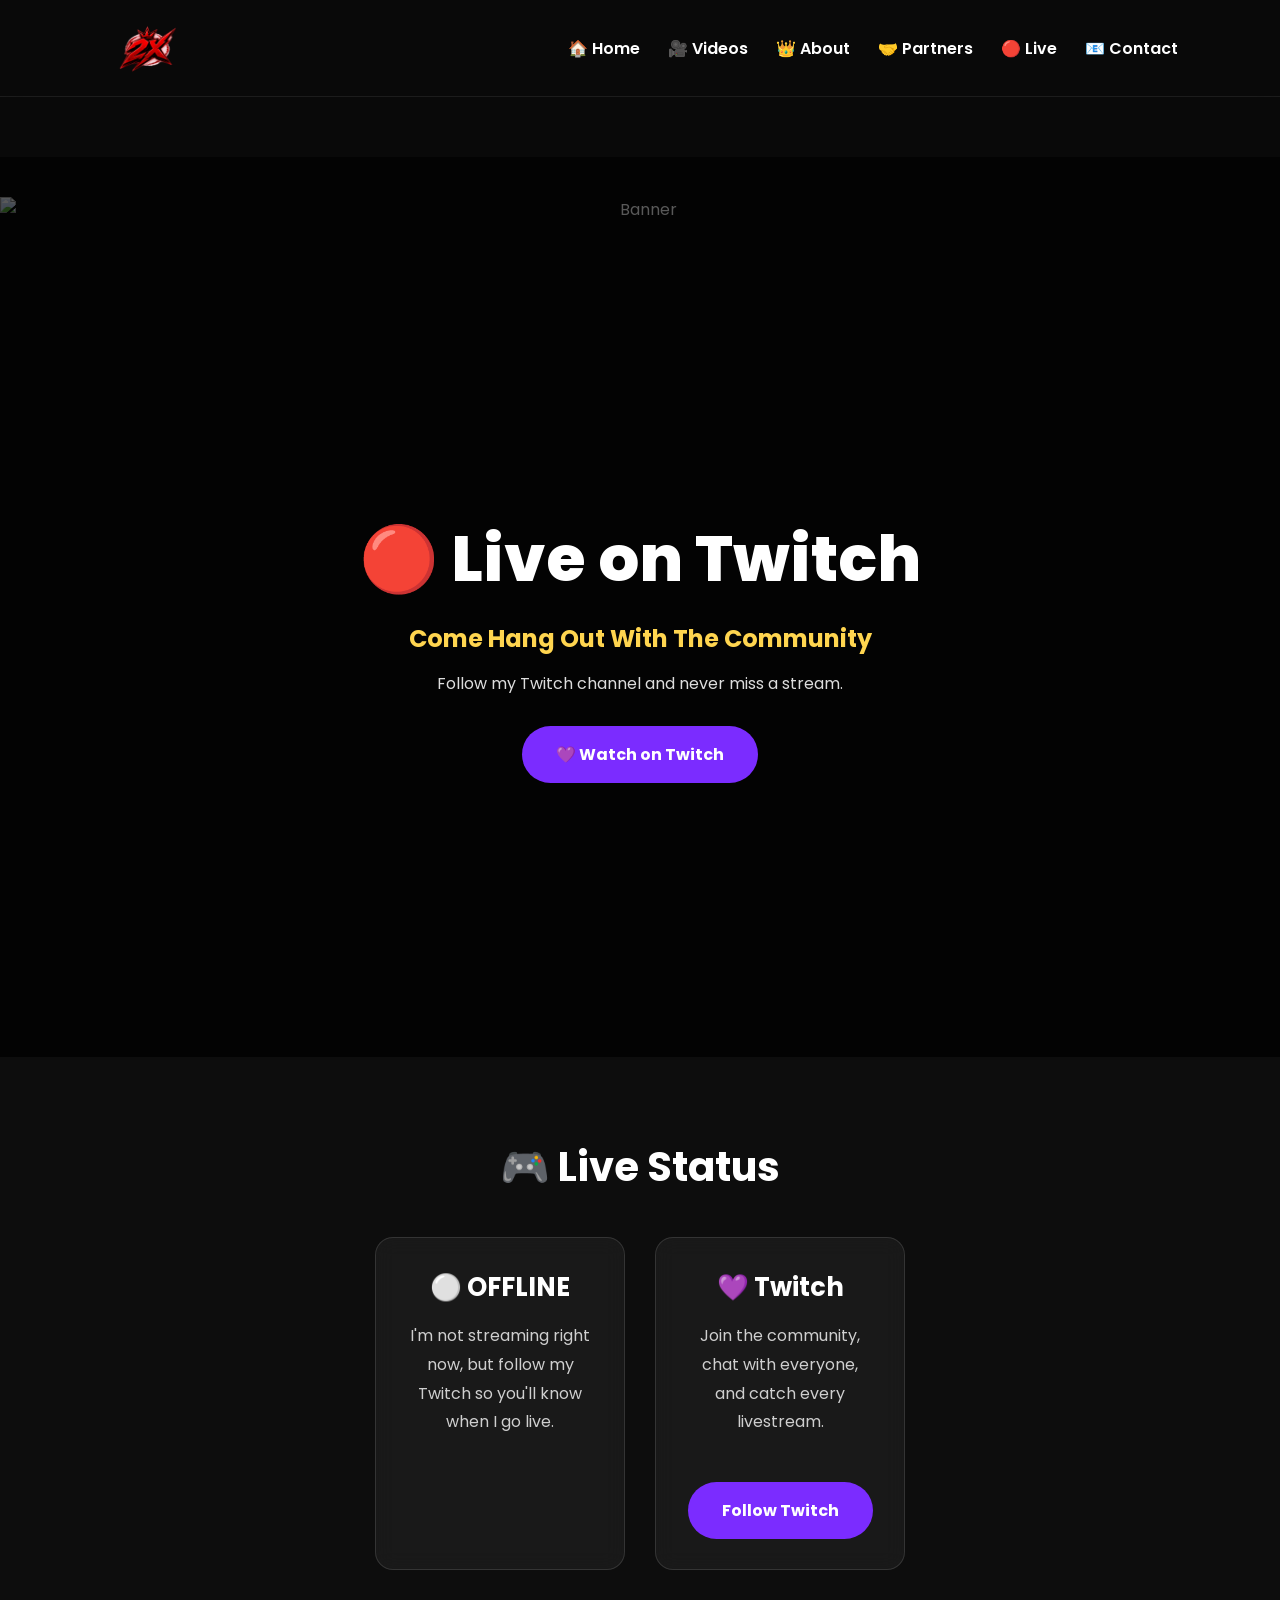
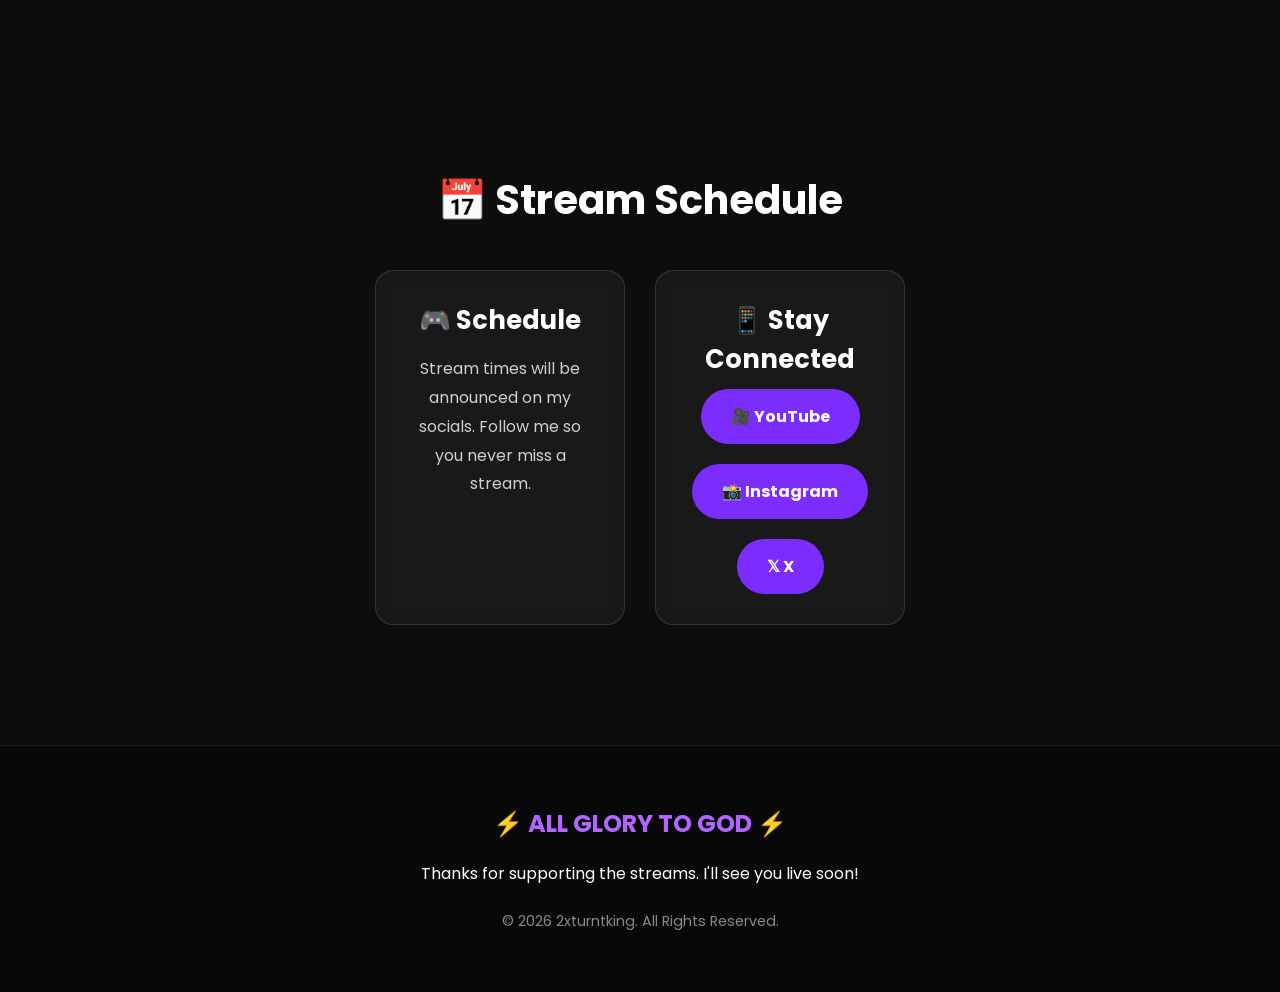
==== live.html @ a4cee6e1 "Update live.html" ====
<!DOCTYPE html>
<html lang="en">

<head>

    <meta charset="UTF-8">
    <meta name="viewport" content="width=device-width, initial-scale=1.0">

    <title>Live | 2xturntking</title>

    <meta name="description" content="Watch 2xturntking live on Twitch.">

    <link rel="stylesheet" href="style.css">

    <link rel="preconnect" href="https://fonts.googleapis.com">
    <link rel="preconnect" href="https://fonts.gstatic.com" crossorigin>

    <link href="https://fonts.googleapis.com/css2?family=Poppins:wght@300;400;600;700;800&display=swap" rel="stylesheet">

</head>

<body>

<canvas id="particles"></canvas>

<!-- NAVIGATION -->

<nav class="navbar">

    <a href="index.html" class="logo">
        <img src="logo.png" alt="2X Logo">
    </a>

    <div class="nav-links">

        <a href="index.html">🏠 Home</a>
        <a href="videos.html">🎥 Videos</a>
        <a href="about.html">👑 About</a>
        <a href="partners.html">🤝 Partners</a>
        <a href="live.html">🔴 Live</a>
        <a href="contact.html">📧 Contact</a>

    </div>

</nav>

<!-- HERO -->

<header class="hero">

    <img src="banner.png" class="banner" alt="Banner">

    <div class="overlay"></div>

    <div class="hero-content">

        <h1>🔴 Live on Twitch</h1>

        <h2>Come Hang Out With The Community</h2>

        <p>

            Follow my Twitch channel and never miss a stream.

        </p>

        <div class="hero-buttons">

            <a
                class="business-btn"
                href="https://www.twitch.tv/2xturntking"
                target="_blank">

                💜 Watch on Twitch

            </a>

        </div>

    </div>

</header>

<section class="business">

    <h2>🎮 Live Status</h2>

    <div class="sponsor-grid">

        <div class="card">

            <h3 id="live-status">

                ⚪ OFFLINE

            </h3>

            <p id="live-message">

                I'm not streaming right now, but follow my Twitch so you'll know when I go live.

            </p>

        </div>

        <div class="card">

            <h3>💜 Twitch</h3>

            <p>

                Join the community, chat with everyone, and catch every livestream.

            </p>

            <a
                class="business-btn"
                href="https://www.twitch.tv/2xturntking"
                target="_blank">

                Follow Twitch

            </a>

        </div>

    </div>

</section>

    <section class="business">

    <h2>📅 Stream Schedule</h2>

    <div class="sponsor-grid">

        <div class="card">

            <h3>🎮 Schedule</h3>

            <p>

                Stream times will be announced on my socials.
                Follow me so you never miss a stream.

            </p>

        </div>

        <div class="card">

            <h3>📱 Stay Connected</h3>

            <div class="buttons">

                <a href="https://www.youtube.com/@2xturntkinglive" target="_blank">
                    🎥 YouTube
                </a>

                <a href="https://www.instagram.com/2xturntking/" target="_blank">
                    📸 Instagram
                </a>

                <a href="https://x.com/2xTURNTKING" target="_blank">
                    𝕏 X
                </a>

            </div>

        </div>

    </div>

</section>

<footer>

    <h2>⚡ ALL GLORY TO GOD ⚡</h2>

    <p>

        Thanks for supporting the streams. I'll see you live soon!

    </p>

    <p class="footer-text">

        © 2026 2xturntking. All Rights Reserved.

    </p>

</footer>

<script src="script.js"></script>

</body>
</html>
---- style.css ----
*{
  margin:0;
  padding:0;
  box-sizing:border-box;
  font-family:'Poppins',sans-serif;
}

html{
  scroll-behavior:smooth;
}

body{
  background:#090909;
  color:white;
  overflow-x:hidden;
}

#loader{
  position:fixed;
  inset:0;
  background:#090909;
  display:flex;
  flex-direction:column;
  justify-content:center;
  align-items:center;
  z-index:9999;
}

#loader h1{
 font-size:2.5rem;
  color:#b366ff;
  text-shadow:0 0 20px #8a2be2;
}

#loader p{
  margin-top:15px;
  color:#ffd54f;
  font-size:1rem;
}

.hero{
  position:relative;
  min-height:100vh;
  display:flex;
  justify-content:center;
  align-items:center;
  text-align:center;
  padding-top:80px;
}

.banner{
  position:absolute;
  width:100%;
  height:100%;
  object-fit:cover;
}

.overlay{
  position:absolute;
  inset:0;
  background:rgba(0,0,0,.65);
}

.hero-content{
  position:relative;
  z-index:2;
  padding:20px;
}

.profile{
  width:180px;
  height:180px;
  border-radius:50%;
  object-fit:cover;
  border:5px solid #9d4edd;
  box-shadow:0 0 35px #9d4edd;
  margin-bottom:20px;
}

.hero h1{
  font-size:4rem;
  font-weight:800;
}

.hero h2{
  color:#ffd54f;
  margin:15px 0;
}

.hero p{
  color:#ddd;
  margin-bottom:30px;
}

.buttons{
  display:flex;
  justify-content:center;
  gap:20px;
  flex-wrap:wrap;
}

.buttons a{
  text-decoration:none;
  color:white;
  background:#7b2cff;
  padding:15px 30px;
  border-radius:50px;
  transition:.3s;
  font-weight:700;
}

.buttons a:hover{
  transform:translateY(-5px);
  background:#a855f7;
  box-shadow:0 0 25px #a855f7;
}

@media(max-width:768px){

.hero h1{
font-size:2.6rem;
}

.profile{
width:130px;
height:130px;
}

.buttons{
flex-direction:column;
}

.buttons a{
width:100%;
}

}
.business{
    padding:80px 20px;
    text-align:center;
    background:#0d0d0d;
}

.business h2{
    font-size:2.5rem;
    margin-bottom:20px;
    color:#ffffff;
}

.business p{
    max-width:700px;
    margin:15px auto;
    color:#cfcfcf;
    line-height:1.8;
}

.sponsor-grid{
    display:flex;
    justify-content:center;
    gap:30px;
    flex-wrap:wrap;
    margin:40px 0;
}

.card{
    width:250px;
    padding:30px;
    border-radius:18px;
    background:rgba(255,255,255,.05);
    border:1px solid rgba(255,255,255,.12);
    transition:.3s;
}

.card:hover{
    transform:translateY(-8px);
    box-shadow:0 0 30px #8a2be2;
}

.card h3{
    font-size:1.6rem;
    margin-bottom:10px;
}

.business-btn{
    display:inline-block;
    margin-top:30px;
    padding:16px 34px;
    border-radius:50px;
    background:#7b2cff;
    color:white;
    text-decoration:none;
    font-weight:700;
    transition:.3s;
}

.business-btn:hover{
    background:#a855f7;
    box-shadow:0 0 25px #a855f7;
}
.sponsor-link{
    text-decoration:none;
    color:white;
    display:block;
}

.sponsor-link:hover{
    transform:translateY(-10px) scale(1.03);
    box-shadow:0 0 35px #8a2be2;
}

.code{
    margin:20px auto;
    padding:12px;
    width:180px;
    border-radius:12px;
    background:#7b2cff;
    color:white;
    font-weight:800;
    letter-spacing:2px;
    text-align:center;
}

.visit{
    margin-top:20px;
    font-weight:700;
    color:#b366ff;
}
/* ========================= */
/* FEATURED VIDEO */
/* ========================= */

.video-container{
    position:relative;
    width:100%;
    max-width:900px;
    margin:40px auto;
    aspect-ratio:16/9;
    border-radius:20px;
    overflow:hidden;
    box-shadow:0 0 35px rgba(123,44,255,.45);
}

.video-container iframe{
    width:100%;
    height:100%;
    border:none;
}

/* ========================= */
/* HERO BUTTONS */
/* ========================= */

.hero-buttons{
    margin-top:30px;
    display:flex;
    justify-content:center;
    gap:20px;
    flex-wrap:wrap;
}

.hero-buttons .business-btn{
    margin-top:0;
}

/* ========================= */
/* FOOTER */
/* ========================= */

footer{
    padding:60px 20px;
    text-align:center;
    background:#080808;
    border-top:1px solid rgba(255,255,255,.08);
}

footer h2{
    color:#b366ff;
    margin-bottom:20px;
}

.footer-text{
    margin-top:25px;
    color:#888;
    font-size:.9rem;
}

/* ========================= */
/* CARD IMPROVEMENTS */
/* ========================= */

.card{
    backdrop-filter:blur(10px);
}

.card:hover{
    transform:translateY(-10px) scale(1.03);
}

/* ========================= */
/* MOBILE */
/* ========================= */

@media(max-width:768px){

.hero-buttons{
    flex-direction:column;
}

.hero-buttons .business-btn{
    width:100%;
}

.video-container{
    margin-top:25px;
}

}
/* ========================= */
/* NAVIGATION BAR */
/* ========================= */

.navbar{
    position:fixed;
    top:0;
    left:0;
    width:100%;
    display:flex;
    justify-content:space-between;
    align-items:center;
    padding:18px 40px;
    background:rgba(0,0,0,.75);
    backdrop-filter:blur(15px);
    z-index:9998;
}

.logo{
    color:white;
    font-size:1.5rem;
    font-weight:800;
    text-decoration:none;
}

.logo img{
    height:60px;
    width:auto;
    display:block;
}
.nav-links{
    display:flex;
    gap:25px;
}

.nav-links a{
    color:white;
    text-decoration:none;
    font-weight:600;
    transition:.3s;
}

.nav-links a:hover{
    color:#b366ff;
}

@media(max-width:768px){

.navbar{
    flex-direction:column;
    padding:15px;
}

.nav-links{
    margin-top:10px;
    flex-wrap:wrap;
    justify-content:center;
}

}

/* ========================= */
/* PREMIUM NAVBAR */
/* ========================= */

.navbar{
    position:fixed;
    top:0;
    left:0;
    width:100%;
    display:flex;
    justify-content:space-between;
    align-items:center;
    padding:18px 8%;
    background:rgba(10,10,10,.75);
    backdrop-filter:blur(15px);
    z-index:1000;
    border-bottom:1px solid rgba(255,255,255,.08);
}

.logo{
    color:#fff;
    font-size:1.6rem;
    font-weight:800;
    text-decoration:none;
    transition:.3s;
}

.logo:hover{
    color:#b366ff;
}

.nav-links{
    display:flex;
    gap:28px;
}

.nav-links a{
    color:white;
    text-decoration:none;
    font-weight:600;
    transition:.3s;
    position:relative;
}

.nav-links a:hover{
    color:#b366ff;
}

.nav-links a::after{
    content:"";
    position:absolute;
    left:0;
    bottom:-6px;
    width:0;
    height:2px;
    background:#b366ff;
    transition:.3s;
}

.nav-links a:hover::after{
    width:100%;
}

@media(max-width:900px){

.navbar{
    flex-direction:column;
    gap:15px;
    padding:15px;
}

.nav-links{
    flex-wrap:wrap;
    justify-content:center;
    gap:15px;
}

}
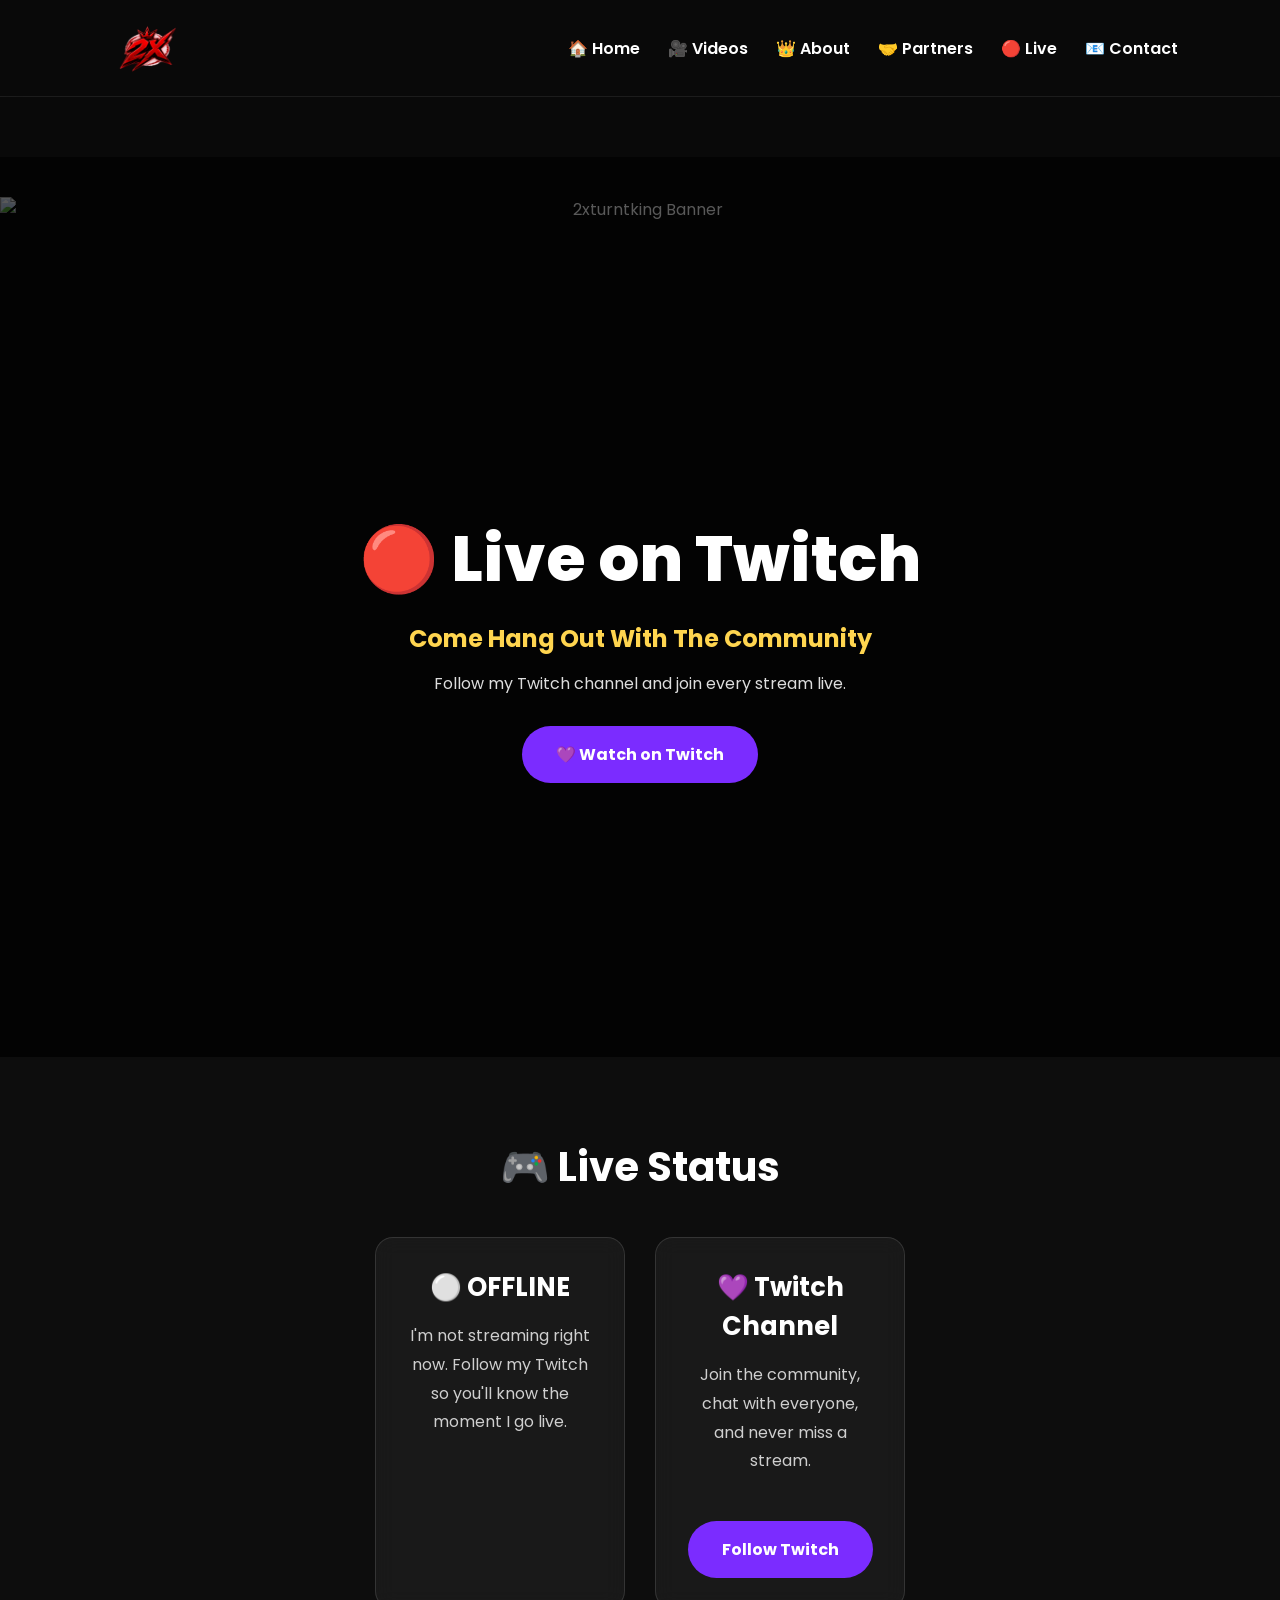
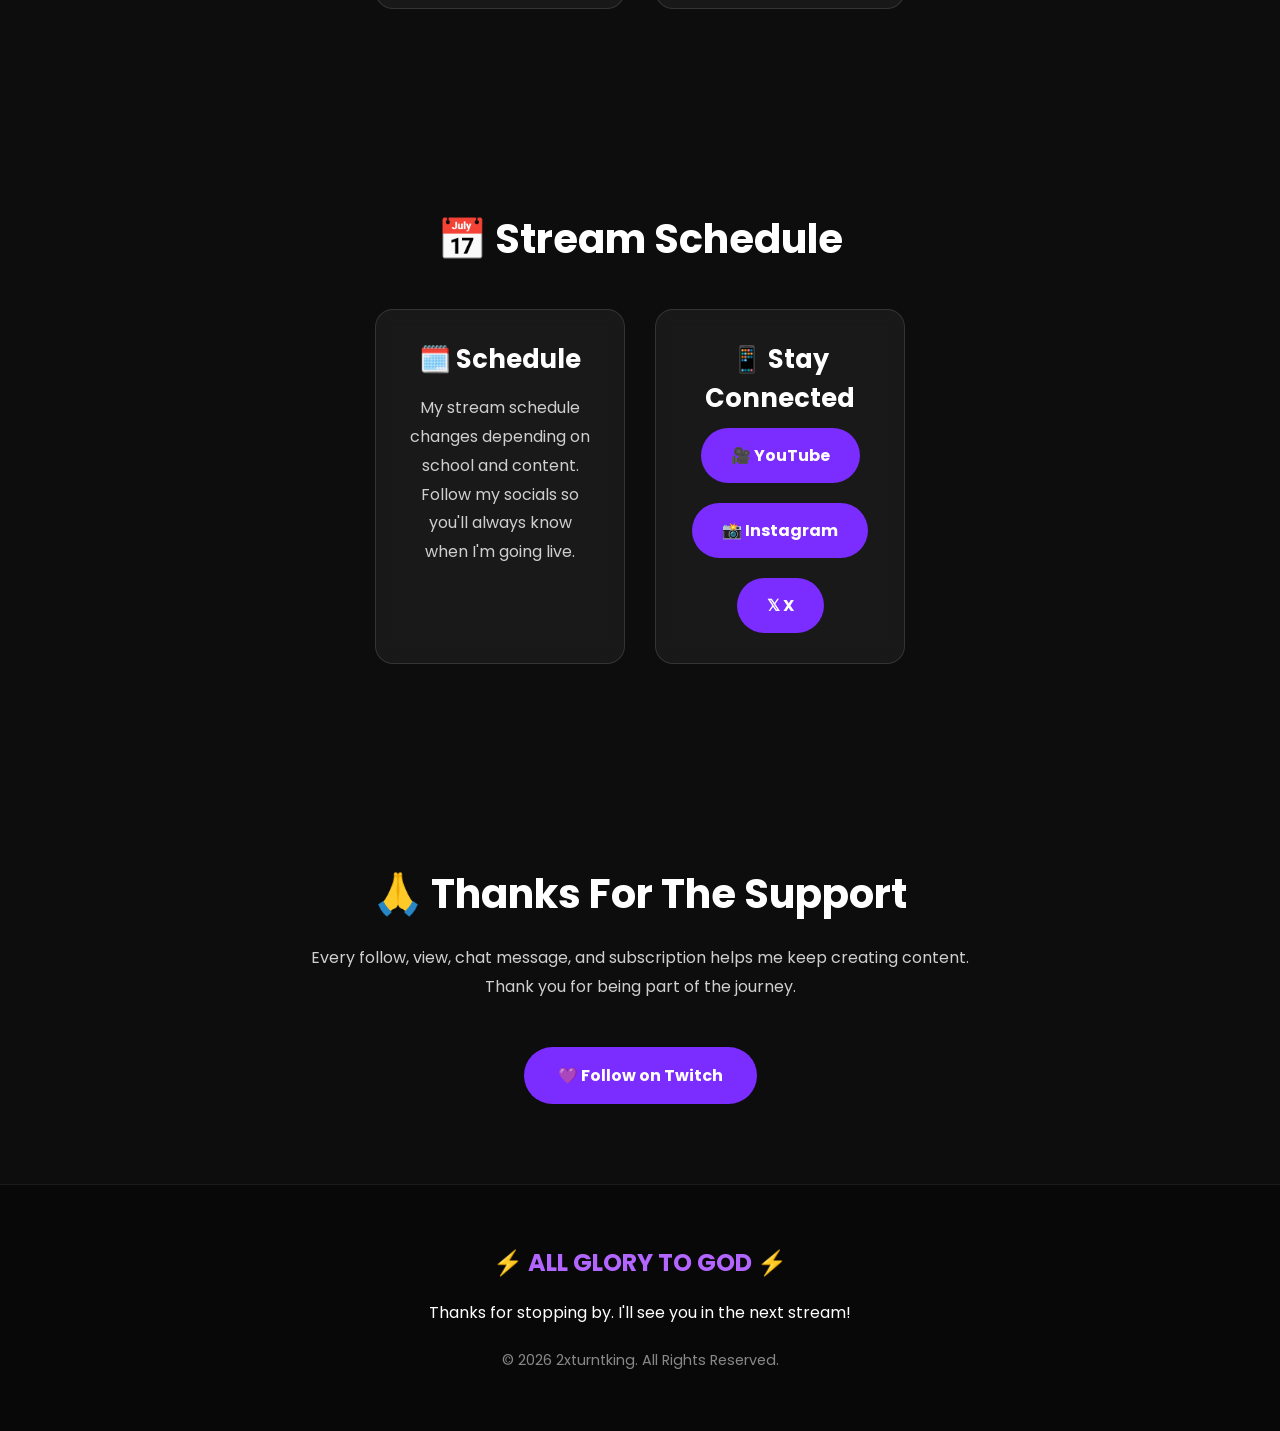
==== commit affba6be: "Update live.html" ====
--- a/live.html
+++ b/live.html
@@ -1,3 +1,4 @@
+
 <!DOCTYPE html>
 <html lang="en">
 
@@ -22,8 +23,6 @@
 <body>
 
 <canvas id="particles"></canvas>
-
-<!-- NAVIGATION -->
 
 <nav class="navbar">
 
@@ -44,11 +43,9 @@
 
 </nav>
 
-<!-- HERO -->
-
 <header class="hero">
 
-    <img src="banner.png" class="banner" alt="Banner">
+    <img src="banner.png" class="banner" alt="2xturntking Banner">
 
     <div class="overlay"></div>
 
@@ -59,17 +56,15 @@
         <h2>Come Hang Out With The Community</h2>
 
         <p>
-
-            Follow my Twitch channel and never miss a stream.
-
+            Follow my Twitch channel and join every stream live.
         </p>
 
         <div class="hero-buttons">
 
             <a
-                class="business-btn"
                 href="https://www.twitch.tv/2xturntking"
-                target="_blank">
+                target="_blank"
+                class="business-btn">
 
                 💜 Watch on Twitch
 
@@ -90,33 +85,27 @@
         <div class="card">
 
             <h3 id="live-status">
-
                 ⚪ OFFLINE
-
             </h3>
 
             <p id="live-message">
-
-                I'm not streaming right now, but follow my Twitch so you'll know when I go live.
-
+                I'm not streaming right now. Follow my Twitch so you'll know the moment I go live.
             </p>
 
         </div>
 
         <div class="card">
 
-            <h3>💜 Twitch</h3>
+            <h3>💜 Twitch Channel</h3>
 
             <p>
-
-                Join the community, chat with everyone, and catch every livestream.
-
+                Join the community, chat with everyone, and never miss a stream.
             </p>
 
             <a
-                class="business-btn"
                 href="https://www.twitch.tv/2xturntking"
-                target="_blank">
+                target="_blank"
+                class="business-btn">
 
                 Follow Twitch
 
@@ -136,13 +125,11 @@
 
         <div class="card">
 
-            <h3>🎮 Schedule</h3>
+            <h3>🗓️ Schedule</h3>
 
             <p>
-
-                Stream times will be announced on my socials.
-                Follow me so you never miss a stream.
-
+                My stream schedule changes depending on school and content.
+                Follow my socials so you'll always know when I'm going live.
             </p>
 
         </div>
@@ -173,20 +160,36 @@
 
 </section>
 
+<section class="business">
+
+    <h2>🙏 Thanks For The Support</h2>
+
+    <p>
+        Every follow, view, chat message, and subscription helps me keep creating content.
+        Thank you for being part of the journey.
+    </p>
+
+    <a
+        href="https://www.twitch.tv/2xturntking"
+        target="_blank"
+        class="business-btn">
+
+        💜 Follow on Twitch
+
+    </a>
+
+</section>
+
 <footer>
 
     <h2>⚡ ALL GLORY TO GOD ⚡</h2>
 
     <p>
-
-        Thanks for supporting the streams. I'll see you live soon!
-
+        Thanks for stopping by. I'll see you in the next stream!
     </p>
 
     <p class="footer-text">
-
         © 2026 2xturntking. All Rights Reserved.
-
     </p>
 
 </footer>
